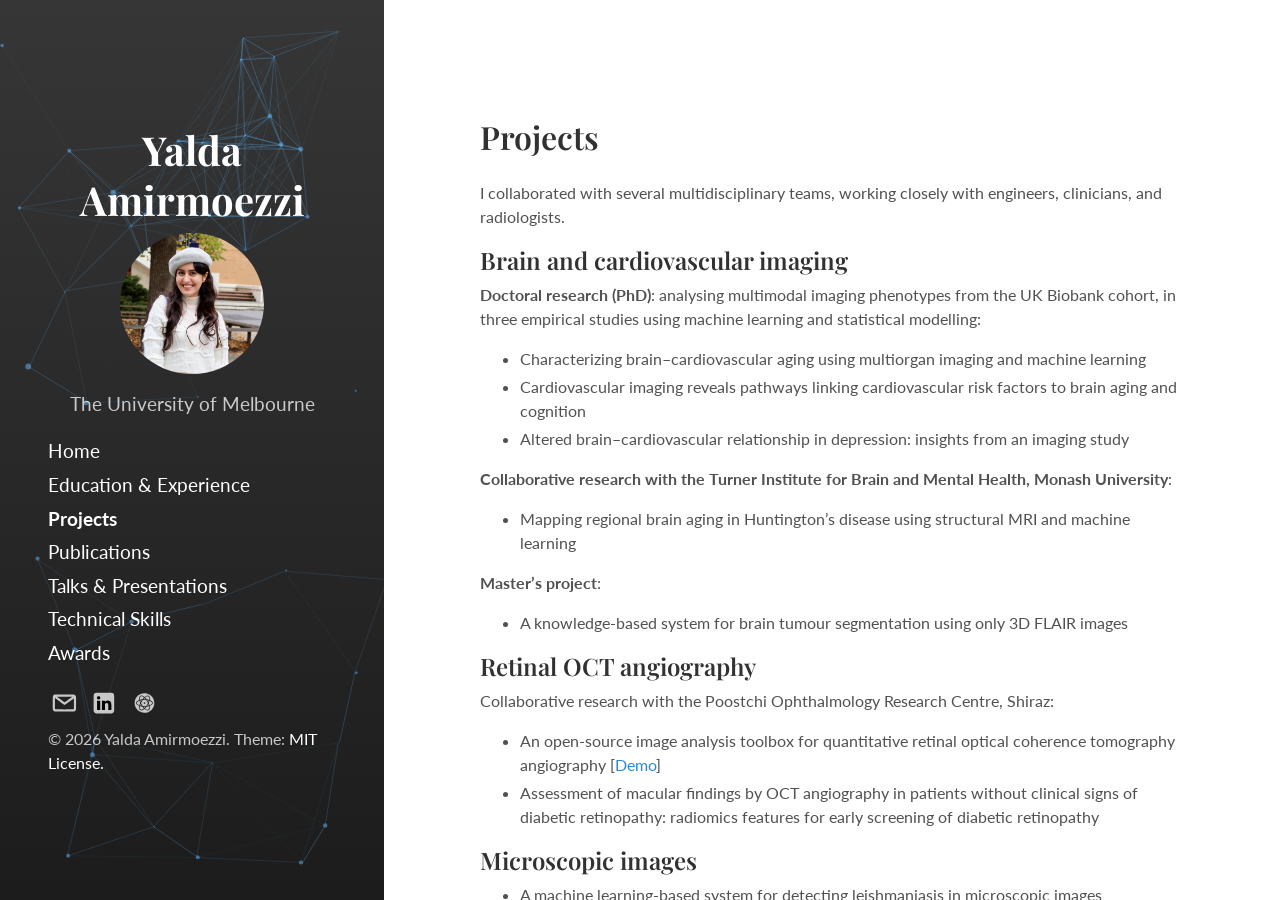
==== projects.html @ 6d7f0332 "Add files via upload" ====
<!DOCTYPE html>
<html lang="en-us">

<head>
  <meta http-equiv="Content-Type" content="text/html; charset=UTF-8">
  <link href="http://gmpg.org/xfn/11" rel="profile">
  <meta http-equiv="X-UA-Compatible" content="IE=edge">


  <!-- Enable responsiveness on mobile devices-->
  <meta name="viewport" content="width=device-width, initial-scale=1.0, maximum-scale=1">
  <meta name="keywords" content="Yalda Amirmoezzi">
  <meta name="author" content="Yalda Amirmoezzi">

  <!-- OG Meta Tags to improve the way the post looks when you share the page on LinkedIn, Facebook, Google+ -->

  <meta property="og:site_name" content="Yalda Amirmoezzi">  <!-- website name -->
  <meta property="og:title" content="Yalda Amirmoezzi | University of Melbourne"> <!-- title shown in the actual shared post -->
  <meta property="og:description" content="Yalda Amirmoezzi is a biomedical engineer and neuroimaging researcher at the University of Melbourne, working on multimodal brain and cardiovascular imaging and machine learning."> <!-- description shown in the actual shared post -->
  <meta property="og:site" content="https://yalda.github.io/"> <!-- website link -->
  <meta property="og:url" content="https://yalda.github.io/"> <!-- where do you want your post to link to -->
  <meta property="og:type" content="article">

  <meta name="twitter:description" content="Yalda Amirmoezzi is a biomedical engineer and neuroimaging researcher at the University of Melbourne, working on multimodal brain and cardiovascular imaging and machine learning.">

  <title>Yalda Amirmoezzi | Projects</title>


  <!-- CSS -->
  <link rel="stylesheet" href="./data/main.css">


  <link rel="stylesheet" href="./data/css">
  <link rel="preconnect" href="https://fonts.googleapis.com">
  <link rel="preconnect" href="https://fonts.gstatic.com" crossorigin>
  <link rel="stylesheet" href="https://fonts.googleapis.com/css2?family=Lato:ital,wght@0,400;0,700;1,400&family=Playfair+Display:wght@600;700&display=swap">
  




</head>


<body class="index home page" data-gr-c-s-loaded="true">


  <div id="sidebar">
    <header>
      <h3 class="site-title">
        <a href="index.html">
          Yalda Amirmoezzi
        </a>
      </h3>
      <p class="lead"><img
          style="display: block;margin-left: auto;margin-right: auto;border-radius: 50%;height: 50%;width: 50%;"
          src="./data/profile.jpg" alt="Yalda Amirmoezzi" onerror="this.style.display='none'"></p>
      <div style="text-align: center; font-size:1.2em">The University of Melbourne</div>
      <p></p>
    </header>
    <nav id="sidebar-nav-links">
      <a class="home-link " href="index.html">Home</a>
      <a class="page-link " href="education.html">Education &amp; Experience</a>
      <a class="page-link active" href="projects.html">Projects</a>
      <a class="page-link " href="publications.html">Publications</a>
      <a class="page-link " href="talks.html">Talks &amp; Presentations</a>
      <a class="page-link " href="skills.html">Technical Skills</a>
      <a class="page-link " href="awards.html">Awards</a>
    </nav>

    <nav id="sidebar-icon-links">

      <a id="email-link" class="icon" title="Contact Email" arida-label="Contact Email"
        href="mailto:yamirmoezzij@student.unimelb.edu.au">
        <!--?xml version="1.0" encoding="UTF-8" standalone="no"?-->
        <svg xmlns:dc="http://purl.org/dc/elements/1.1/" xmlns:cc="http://creativecommons.org/ns#"
          xmlns:rdf="http://www.w3.org/1999/02/22-rdf-syntax-ns#" xmlns:svg="http://www.w3.org/2000/svg"
          xmlns="http://www.w3.org/2000/svg" xmlns:sodipodi="http://sodipodi.sourceforge.net/DTD/sodipodi-0.dtd"
          xmlns:inkscape="http://www.inkscape.org/namespaces/inkscape" version="1.1" viewBox="0 0 24 28" height="24"
          width="28" id="svg6992" inkscape:version="0.92.2 (unknown)" sodipodi:docname="email.svg">
          <metadata id="metadata7000">
            <rdf:rdf>
              <cc:work rdf:about="">
                <dc:format>image/svg+xml</dc:format>
                <dc:type rdf:resource="http://purl.org/dc/dcmitype/StillImage"></dc:type>
                <dc:title></dc:title>
              </cc:work>
            </rdf:rdf>
          </metadata>
          <defs id="defs6998">
            <lineargradient id="linearGradient3003" y2="425.39999" gradientUnits="userSpaceOnUse" x2="-395.85001"
              gradientTransform="matrix(-0.06039804,0,0,0.0604041,-17.686145,-17.150636)" y1="274.70999"
              x1="-344.14999">
              <stop stop-color="#FFF" offset="0" id="stop7059"></stop>
              <stop stop-color="#FFF" stop-opacity="0" offset="1" id="stop7061"></stop>
            </lineargradient>
          </defs>
          <sodipodi:namedview pagecolor="#ffffff" bordercolor="#666666" borderopacity="1" objecttolerance="10"
            gridtolerance="10" guidetolerance="10" inkscape:pageopacity="0" inkscape:pageshadow="2"
            inkscape:window-width="1225" inkscape:window-height="511" id="namedview6996" showgrid="false"
            inkscape:zoom="3.7891032" inkscape:cx="-1.9092664" inkscape:cy="7.3635528" inkscape:window-x="67"
            inkscape:window-y="34" inkscape:window-maximized="0" inkscape:current-layer="svg6992"></sodipodi:namedview>
          <path
            d="m 58.066174,1.1586087 c 6.625,0 12,5.375 12,12.0000003 0,5.297 -3.437,9.797 -8.203,11.391 -0.609,0.109 -0.828,-0.266 -0.828,-0.578 0,-0.391 0.016,-1.687 0.016,-3.297 0,-1.125 -0.375,-1.844 -0.812,-2.219 2.672,-0.297 5.484,-1.313 5.484,-5.922 0,-1.313 -0.469,-2.375 -1.234,-3.2190003 0.125,-0.313 0.531,-1.531 -0.125,-3.187 -1,-0.313 -3.297,1.234 -3.297,1.234 -0.953,-0.266 -1.984,-0.406 -3,-0.406 -1.016,0 -2.047,0.141 -2.999999,0.406 0,0 -2.297,-1.547 -3.297,-1.234 -0.656,1.656 -0.25,2.875 -0.125,3.187 -0.766,0.8440003 -1.234,1.9060003 -1.234,3.2190003 0,4.594 2.797,5.625 5.468999,5.922 -0.343999,0.313 -0.655999,0.844 -0.765999,1.609 -0.688,0.313 -2.438,0.844 -3.484,-1 -0.656,-1.141 -1.844,-1.234 -1.844,-1.234 -1.172,-0.016 -0.078,0.734 -0.078,0.734 0.781,0.359 1.328,1.75 1.328,1.75 0.703,2.141 4.047,1.422 4.047,1.422 0,1 0.016,1.937 0.016,2.234 0,0.313 -0.219,0.688 -0.828,0.578 -4.766,-1.594 -8.203,-6.094 -8.203,-11.391 0,-6.6250003 5.375,-12.0000003 11.999999,-12.0000003 z M 50.613175,18.392609 c 0.031,-0.063 -0.016,-0.141 -0.109,-0.187 -0.094,-0.031 -0.172,-0.016 -0.203,0.031 -0.031,0.063 0.016,0.141 0.109,0.187 0.078,0.047 0.172,0.031 0.203,-0.031 z m 0.484,0.532 c 0.063,-0.047 0.047,-0.156 -0.031,-0.25 -0.078,-0.078 -0.187,-0.109 -0.25,-0.047 -0.063,0.047 -0.047,0.156 0.031,0.25 0.078,0.078 0.187,0.109 0.25,0.047 z m 0.469,0.703 c 0.078,-0.063 0.078,-0.187 0,-0.297 -0.063,-0.109 -0.187,-0.156 -0.266,-0.094 -0.078,0.047 -0.078,0.172 0,0.281 0.078,0.109 0.203,0.156 0.266,0.109 z m 0.656,0.656 c 0.063,-0.063 0.031,-0.203 -0.063,-0.297 -0.109,-0.109 -0.25,-0.125 -0.313,-0.047 -0.078,0.063 -0.047,0.203 0.063,0.297 0.109,0.109 0.25,0.125 0.313,0.047 z m 0.891,0.391 c 0.031,-0.094 -0.063,-0.203 -0.203,-0.25 -0.125,-0.031 -0.266,0.016 -0.297,0.109 -0.031,0.093 0.063,0.203 0.203,0.234 0.125,0.047 0.266,0 0.297,-0.094 z m 0.984,0.078 c 0,-0.109 -0.125,-0.187 -0.266,-0.172 -0.141,0 -0.25,0.078 -0.25,0.172 0,0.109 0.109,0.187 0.266,0.172 0.141,0 0.25,-0.078 0.25,-0.172 z m 0.906,-0.156 c -0.016,-0.094 -0.141,-0.156 -0.281,-0.141 -0.141,0.031 -0.234,0.125 -0.219,0.234 0.016,0.094 0.141,0.156 0.281,0.125 0.14,-0.031 0.234,-0.125 0.219,-0.219 z"
            id="path6994" inkscape:connector-curvature="0"></path>
          <rect rx="3.6238682" ry="3.6242309" height="23.998333" width="23.998333" y="-34.214378" x="-79.612106"
            id="rect7063" style="fill:#c8c8c8;fill-opacity:1" transform="scale(-1,1)"></rect>
          <g id="g7682" style="fill:#000000;fill-opacity:1" transform="translate(55.519638,-36.121908)">
            <path style="fill:#000000;fill-opacity:1" inkscape:connector-curvature="0" id="path7067"
              d="M 7.7726437,22.048789 V 11.142382 H 4.1479347 V 22.048789 Z M 5.9607697,9.6524201 c 1.263992,0 2.050777,-0.8375033 2.050777,-1.8840616 -0.02356,-1.0701834 -0.786737,-1.8844234 -2.026779,-1.8844234 -1.239874,0 -2.050657,0.8142517 -2.050657,1.8844234 0,1.0466283 0.786581,1.8840616 2.00302,1.8840616 h 0.02356 z">
            </path>
            <path style="fill:#000000;fill-opacity:1" inkscape:connector-curvature="0" id="path7069"
              d="m 9.7789037,22.048789 h 3.6247093 v -6.090665 c 0,-0.325967 0.02356,-0.651595 0.11927,-0.884602 0.262038,-0.651268 0.858444,-1.325799 1.85975,-1.325799 1.31163,0 1.836353,1.000148 1.836353,2.466309 v 5.834698 h 3.624468 v -6.253624 c 0,-3.350024 -1.788235,-4.908749 -4.173071,-4.908749 -1.955383,0 -2.813923,1.093097 -3.290891,1.837617 h 0.0242 V 11.142207 H 9.7789827 c 0.04756,1.023388 0,10.906407 0,10.906407 z">
            </path>
          </g>
          <g style="fill:#ffffff;fill-opacity:1;stroke:none" id="g4"
            transform="matrix(0.15555555,0,0,-0.15555555,-1028.9604,741.51179)">
            <path style="fill:#ffffff;fill-opacity:1" id="path2"
              d="M 1195,9129 C 685,9064 242,8701 74,8208 3,7999 9,8308 4,4630 2,2360 4,1285 11,1220 37,983 127,752 268,560 334,469 472,331 558,270 702,167 892,80 1069,38 1154,18 1186,17 3330,9 4526,4 6882,1 8565,3 l 3060,3 85,21 c 137,34 207,60 335,123 409,202 684,594 744,1059 8,59 11,1079 11,3445 -1,2774 -3,3371 -14,3416 -42,173 -109,327 -202,467 -71,107 -203,246 -313,329 -88,67 -300,177 -399,208 -30,10 -95,27 -145,39 l -92,22 -5185,1 c -2961,1 -5215,-2 -5255,-7 z M 9040,5964 C 7362,4286 6569,3499 6535,3479 c -69,-40 -150,-41 -217,-1 -29,17 -948,928 -2507,2485 L 1350,8420 h 5072 5073 z m 3070,-1326 -5,-3423 -22,-77 c -58,-204 -153,-318 -326,-391 l -72,-30 -1727,1734 -1727,1734 1937,1938 c 1065,1065 1939,1937 1942,1937 3,0 3,-1540 0,-3422 z M 2680,6125 4585,4220 2838,2473 1091,726 l -62,29 c -123,59 -208,173 -246,330 -16,65 -18,301 -20,3508 -2,1890 0,3437 4,3437 5,0 865,-857 1913,-1905 z M 5685,3125 c 451,-455 620,-619 649,-631 50,-20 133,-20 182,1 28,11 207,184 634,610 l 595,595 1503,-1503 c 826,-826 1502,-1504 1502,-1507 0,-3 -1964,-5 -4365,-5 -2401,0 -4365,2 -4365,5 0,6 3043,3050 3050,3050 3,0 280,-276 615,-615 z"
              inkscape:connector-curvature="0"></path>
          </g>
          <g style="fill:#ffffff;fill-opacity:1;stroke:none" id="g4-6"
            transform="matrix(0.15555555,0,0,-0.15555555,-1035.0605,740.88074)">
            <path style="fill:#ffffff;fill-opacity:1" id="path2-0"
              d="M 1195,9129 C 685,9064 242,8701 74,8208 3,7999 9,8308 4,4630 2,2360 4,1285 11,1220 37,983 127,752 268,560 334,469 472,331 558,270 702,167 892,80 1069,38 1154,18 1186,17 3330,9 4526,4 6882,1 8565,3 l 3060,3 85,21 c 137,34 207,60 335,123 409,202 684,594 744,1059 8,59 11,1079 11,3445 -1,2774 -3,3371 -14,3416 -42,173 -109,327 -202,467 -71,107 -203,246 -313,329 -88,67 -300,177 -399,208 -30,10 -95,27 -145,39 l -92,22 -5185,1 c -2961,1 -5215,-2 -5255,-7 z M 9040,5964 C 7362,4286 6569,3499 6535,3479 c -69,-40 -150,-41 -217,-1 -29,17 -948,928 -2507,2485 L 1350,8420 h 5072 5073 z m 3070,-1326 -5,-3423 -22,-77 c -58,-204 -153,-318 -326,-391 l -72,-30 -1727,1734 -1727,1734 1937,1938 c 1065,1065 1939,1937 1942,1937 3,0 3,-1540 0,-3422 z M 2680,6125 4585,4220 2838,2473 1091,726 l -62,29 c -123,59 -208,173 -246,330 -16,65 -18,301 -20,3508 -2,1890 0,3437 4,3437 5,0 865,-857 1913,-1905 z M 5685,3125 c 451,-455 620,-619 649,-631 50,-20 133,-20 182,1 28,11 207,184 634,610 l 595,595 1503,-1503 c 826,-826 1502,-1504 1502,-1507 0,-3 -1964,-5 -4365,-5 -2401,0 -4365,2 -4365,5 0,6 3043,3050 3050,3050 3,0 280,-276 615,-615 z"
              inkscape:connector-curvature="0"></path>
          </g>
          <path inkscape:connector-curvature="0" id="path910"
            d="m 1.3684487,23.910822 c -1.24333699,-0.334397 -2.19327013,-1.366163 -2.4180281,-2.62633 -0.116335,-0.65226 -0.116335,-13.8656761 0,-14.5179361 0.20661797,-1.158465 1.04217411,-2.136788 2.1790711,-2.5514 l 0.377033,-0.137499 h 11.0209603 11.02096 l 0.398925,0.159696 c 1.104377,0.442101 1.897327,1.397492 2.099174,2.529203 0.117309,0.657725 0.116241,13.8661191 -0.0012,14.5247011 -0.181304,1.016939 -0.845606,1.898172 -1.775467,2.355259 -0.26919,0.132325 -0.630037,0.26653 -0.80188,0.298234 C 23.26774,23.9817 19.300134,24.00102 12.418035,23.99858 3.2391276,23.99528 1.6352137,23.98258 1.3684247,23.91082 Z M 23.17331,21.362182 c 0.09359,-0.04839 0.216274,-0.17238 0.272644,-0.275524 0.09584,-0.175368 0.1035,-0.580512 0.118044,-6.24511 0.0086,-3.344512 -0.0069,-6.0799991 -0.03451,-6.1076391 -0.04643,-0.04643 -1.143075,0.7214173 -8.275766,5.7945081 -1.403723,0.99839 -2.594667,1.815717 -2.646543,1.816282 -0.05188,5.8e-4 -2.557694,-1.864544 -5.5684854,-4.144686 -3.01079,-2.2801422 -5.5002669,-4.1377561 -5.5321699,-4.1280291 -0.03808,0.01161 -0.06341,2.1877861 -0.07374,6.3354051 -0.01747,7.015836 -0.03401,6.69369 0.3559329,6.931466 0.177272,0.108095 0.446231,0.110888 10.6981404,0.1111 9.286808,1.74e-4 10.536189,-0.01007 10.686448,-0.08777 z M 15.893869,10.948999 c 1.7216,-1.2230924 3.769688,-2.6772991 4.551306,-3.2315711 0.781618,-0.554272 1.429825,-1.032243 1.440459,-1.062159 0.01198,-0.0337 -3.393321,-0.05439 -8.952114,-0.05439 -5.5421214,0 -8.9640574,0.02074 -8.9521124,0.05425 0.04066,0.114078 8.6083484,6.5580501 8.6931814,6.5383571 0.049,-0.01138 1.49768,-1.021394 3.21928,-2.244484 z"
            style="fill:#c8c8c8;stroke-width:1;fill-opacity:1"></path>
        </svg>

      </a>


      <a id="linkedin-link" class="icon" title="LinkedIn Profile" arida-label="LinkedIn Profile"
        href="https://au.linkedin.com/in/yalda-amirmoezzi-5a0279306">
        <!--?xml version="1.0" encoding="UTF-8" standalone="no"?-->
        <svg xmlns:dc="http://purl.org/dc/elements/1.1/" xmlns:cc="http://creativecommons.org/ns#"
          xmlns:rdf="http://www.w3.org/1999/02/22-rdf-syntax-ns#" xmlns:svg="http://www.w3.org/2000/svg"
          xmlns="http://www.w3.org/2000/svg" xmlns:sodipodi="http://sodipodi.sourceforge.net/DTD/sodipodi-0.dtd"
          xmlns:inkscape="http://www.inkscape.org/namespaces/inkscape" version="1.1" viewBox="0 0 24 28" height="24"
          width="28" id="svg6992" inkscape:version="0.91 r13725" sodipodi:docname="linkedin.svg">
          <metadata id="metadata7000">
            <rdf:rdf>
              <cc:work rdf:about="">
                <dc:format>image/svg+xml</dc:format>
                <dc:type rdf:resource="http://purl.org/dc/dcmitype/StillImage"></dc:type>
                <dc:title></dc:title>
              </cc:work>
            </rdf:rdf>
          </metadata>
          <defs id="defs6998">
            <lineargradient id="linearGradient3003" y2="425.39999" gradientUnits="userSpaceOnUse" x2="-395.85001"
              gradientTransform="matrix(-0.06039804,0,0,0.0604041,-17.686145,-17.150636)" y1="274.70999"
              x1="-344.14999">
              <stop stop-color="#FFF" offset="0" id="stop7059"></stop>
              <stop stop-color="#FFF" stop-opacity="0" offset="1" id="stop7061"></stop>
            </lineargradient>
          </defs>
          <sodipodi:namedview pagecolor="#ffffff" bordercolor="#666666" borderopacity="1" objecttolerance="10"
            gridtolerance="10" guidetolerance="10" inkscape:pageopacity="0" inkscape:pageshadow="2"
            inkscape:window-width="987" inkscape:window-height="511" id="namedview6996" showgrid="false"
            inkscape:zoom="5.5463688" inkscape:cx="7.5009449" inkscape:cy="9.1402347" inkscape:window-x="0"
            inkscape:window-y="0" inkscape:window-maximized="0" inkscape:current-layer="svg6992"></sodipodi:namedview>
          <path
            d="m 58.066174,1.1586087 c 6.625,0 12,5.375 12,12.0000003 0,5.297 -3.437,9.797 -8.203,11.391 -0.609,0.109 -0.828,-0.266 -0.828,-0.578 0,-0.391 0.016,-1.687 0.016,-3.297 0,-1.125 -0.375,-1.844 -0.812,-2.219 2.672,-0.297 5.484,-1.313 5.484,-5.922 0,-1.313 -0.469,-2.375 -1.234,-3.2190003 0.125,-0.313 0.531,-1.531 -0.125,-3.187 -1,-0.313 -3.297,1.234 -3.297,1.234 -0.953,-0.266 -1.984,-0.406 -3,-0.406 -1.016,0 -2.047,0.141 -2.999999,0.406 0,0 -2.297,-1.547 -3.297,-1.234 -0.656,1.656 -0.25,2.875 -0.125,3.187 -0.766,0.8440003 -1.234,1.9060003 -1.234,3.2190003 0,4.594 2.797,5.625 5.468999,5.922 -0.343999,0.313 -0.655999,0.844 -0.765999,1.609 -0.688,0.313 -2.438,0.844 -3.484,-1 -0.656,-1.141 -1.844,-1.234 -1.844,-1.234 -1.172,-0.016 -0.078,0.734 -0.078,0.734 0.781,0.359 1.328,1.75 1.328,1.75 0.703,2.141 4.047,1.422 4.047,1.422 0,1 0.016,1.937 0.016,2.234 0,0.313 -0.219,0.688 -0.828,0.578 -4.766,-1.594 -8.203,-6.094 -8.203,-11.391 0,-6.6250003 5.375,-12.0000003 11.999999,-12.0000003 z M 50.613175,18.392609 c 0.031,-0.063 -0.016,-0.141 -0.109,-0.187 -0.094,-0.031 -0.172,-0.016 -0.203,0.031 -0.031,0.063 0.016,0.141 0.109,0.187 0.078,0.047 0.172,0.031 0.203,-0.031 z m 0.484,0.532 c 0.063,-0.047 0.047,-0.156 -0.031,-0.25 -0.078,-0.078 -0.187,-0.109 -0.25,-0.047 -0.063,0.047 -0.047,0.156 0.031,0.25 0.078,0.078 0.187,0.109 0.25,0.047 z m 0.469,0.703 c 0.078,-0.063 0.078,-0.187 0,-0.297 -0.063,-0.109 -0.187,-0.156 -0.266,-0.094 -0.078,0.047 -0.078,0.172 0,0.281 0.078,0.109 0.203,0.156 0.266,0.109 z m 0.656,0.656 c 0.063,-0.063 0.031,-0.203 -0.063,-0.297 -0.109,-0.109 -0.25,-0.125 -0.313,-0.047 -0.078,0.063 -0.047,0.203 0.063,0.297 0.109,0.109 0.25,0.125 0.313,0.047 z m 0.891,0.391 c 0.031,-0.094 -0.063,-0.203 -0.203,-0.25 -0.125,-0.031 -0.266,0.016 -0.297,0.109 -0.031,0.093 0.063,0.203 0.203,0.234 0.125,0.047 0.266,0 0.297,-0.094 z m 0.984,0.078 c 0,-0.109 -0.125,-0.187 -0.266,-0.172 -0.141,0 -0.25,0.078 -0.25,0.172 0,0.109 0.109,0.187 0.266,0.172 0.141,0 0.25,-0.078 0.25,-0.172 z m 0.906,-0.156 c -0.016,-0.094 -0.141,-0.156 -0.281,-0.141 -0.141,0.031 -0.234,0.125 -0.219,0.234 0.016,0.094 0.141,0.156 0.281,0.125 0.14,-0.031 0.234,-0.125 0.219,-0.219 z"
            id="path6994" inkscape:connector-curvature="0"></path>
          <rect rx="3.6238682" ry="3.6242309" height="23.998333" width="23.998333" y="2.1178775" x="-23.882124"
            id="rect7063" style="fill:#c8c8c8;fill-opacity:1" transform="scale(-1,1)"></rect>
          <g id="g7682" style="fill:#000000;fill-opacity:1" transform="translate(-0.21034783,0.2103476)">
            <path style="fill:#000000;fill-opacity:1" inkscape:connector-curvature="0" id="path7067"
              d="m 7.7726437,22.048789 0,-10.906407 -3.624709,0 0,10.906407 3.624709,0 z M 5.9607697,9.6524201 c 1.263992,0 2.050777,-0.8375033 2.050777,-1.8840616 -0.02356,-1.0701834 -0.786737,-1.8844234 -2.026779,-1.8844234 -1.239874,0 -2.050657,0.8142517 -2.050657,1.8844234 0,1.0466283 0.786581,1.8840616 2.00302,1.8840616 l 0.02356,0 z">
            </path>
            <path style="fill:#000000;fill-opacity:1" inkscape:connector-curvature="0" id="path7069"
              d="m 9.7789037,22.048789 3.6247093,0 0,-6.090665 c 0,-0.325967 0.02356,-0.651595 0.11927,-0.884602 0.262038,-0.651268 0.858444,-1.325799 1.85975,-1.325799 1.31163,0 1.836353,1.000148 1.836353,2.466309 l 0,5.834698 3.624468,0 0,-6.253624 c 0,-3.350024 -1.788235,-4.908749 -4.173071,-4.908749 -1.955383,0 -2.813923,1.093097 -3.290891,1.837617 l 0.0242,0 0,-1.581767 -3.6247093,0 c 0.04756,1.023388 0,10.906407 0,10.906407 z">
            </path>
          </g>
        </svg>

      </a>

      <a id="scholar-link" class="icon" title="Google Scholar Profile" aria-label="Google Scholar Profile"
        href="https://scholar.google.com.au/citations?user=nArzZuYAAAAJ&amp;hl=en">
        <!--?xml version="1.0" encoding="UTF-8" standalone="no"?-->
        <svg xmlns:dc="http://purl.org/dc/elements/1.1/" xmlns:cc="http://creativecommons.org/ns#"
          xmlns:rdf="http://www.w3.org/1999/02/22-rdf-syntax-ns#" xmlns:svg="http://www.w3.org/2000/svg"
          xmlns="http://www.w3.org/2000/svg" xmlns:sodipodi="http://sodipodi.sourceforge.net/DTD/sodipodi-0.dtd"
          xmlns:inkscape="http://www.inkscape.org/namespaces/inkscape" version="1.1" viewBox="0 0 24 28" height="24"
          width="28" id="svg6992" inkscape:version="0.91 r13725" sodipodi:docname="scholar.svg">
          <metadata id="metadata7000">
            <rdf:rdf>
              <cc:work rdf:about="">
                <dc:format>image/svg+xml</dc:format>
                <dc:type rdf:resource="http://purl.org/dc/dcmitype/StillImage"></dc:type>
                <dc:title></dc:title>
              </cc:work>
            </rdf:rdf>
          </metadata>
          <defs id="defs6998">
            <lineargradient id="linearGradient3003" y2="425.39999" gradientUnits="userSpaceOnUse" x2="-395.85001"
              gradientTransform="matrix(-0.06039804,0,0,0.0604041,-17.686145,-17.150636)" y1="274.70999"
              x1="-344.14999">
              <stop stop-color="#FFF" offset="0" id="stop7059"></stop>
              <stop stop-color="#FFF" stop-opacity="0" offset="1" id="stop7061"></stop>
            </lineargradient>
          </defs>
          <sodipodi:namedview pagecolor="#ffffff" bordercolor="#666666" borderopacity="1" objecttolerance="10"
            gridtolerance="10" guidetolerance="10" inkscape:pageopacity="0" inkscape:pageshadow="2"
            inkscape:window-width="987" inkscape:window-height="511" id="namedview6996" showgrid="false"
            inkscape:zoom="4.5407918" inkscape:cx="23.59207" inkscape:cy="-1.1007363" inkscape:window-x="0"
            inkscape:window-y="0" inkscape:window-maximized="0" inkscape:current-layer="svg6992"></sodipodi:namedview>
          <path
            d="m 58.066174,1.1586087 c 6.625,0 12,5.375 12,12.0000003 0,5.297 -3.437,9.797 -8.203,11.391 -0.609,0.109 -0.828,-0.266 -0.828,-0.578 0,-0.391 0.016,-1.687 0.016,-3.297 0,-1.125 -0.375,-1.844 -0.812,-2.219 2.672,-0.297 5.484,-1.313 5.484,-5.922 0,-1.313 -0.469,-2.375 -1.234,-3.2190003 0.125,-0.313 0.531,-1.531 -0.125,-3.187 -1,-0.313 -3.297,1.234 -3.297,1.234 -0.953,-0.266 -1.984,-0.406 -3,-0.406 -1.016,0 -2.047,0.141 -2.999999,0.406 0,0 -2.297,-1.547 -3.297,-1.234 -0.656,1.656 -0.25,2.875 -0.125,3.187 -0.766,0.8440003 -1.234,1.9060003 -1.234,3.2190003 0,4.594 2.797,5.625 5.468999,5.922 -0.343999,0.313 -0.655999,0.844 -0.765999,1.609 -0.688,0.313 -2.438,0.844 -3.484,-1 -0.656,-1.141 -1.844,-1.234 -1.844,-1.234 -1.172,-0.016 -0.078,0.734 -0.078,0.734 0.781,0.359 1.328,1.75 1.328,1.75 0.703,2.141 4.047,1.422 4.047,1.422 0,1 0.016,1.937 0.016,2.234 0,0.313 -0.219,0.688 -0.828,0.578 -4.766,-1.594 -8.203,-6.094 -8.203,-11.391 0,-6.6250003 5.375,-12.0000003 11.999999,-12.0000003 z M 50.613175,18.392609 c 0.031,-0.063 -0.016,-0.141 -0.109,-0.187 -0.094,-0.031 -0.172,-0.016 -0.203,0.031 -0.031,0.063 0.016,0.141 0.109,0.187 0.078,0.047 0.172,0.031 0.203,-0.031 z m 0.484,0.532 c 0.063,-0.047 0.047,-0.156 -0.031,-0.25 -0.078,-0.078 -0.187,-0.109 -0.25,-0.047 -0.063,0.047 -0.047,0.156 0.031,0.25 0.078,0.078 0.187,0.109 0.25,0.047 z m 0.469,0.703 c 0.078,-0.063 0.078,-0.187 0,-0.297 -0.063,-0.109 -0.187,-0.156 -0.266,-0.094 -0.078,0.047 -0.078,0.172 0,0.281 0.078,0.109 0.203,0.156 0.266,0.109 z m 0.656,0.656 c 0.063,-0.063 0.031,-0.203 -0.063,-0.297 -0.109,-0.109 -0.25,-0.125 -0.313,-0.047 -0.078,0.063 -0.047,0.203 0.063,0.297 0.109,0.109 0.25,0.125 0.313,0.047 z m 0.891,0.391 c 0.031,-0.094 -0.063,-0.203 -0.203,-0.25 -0.125,-0.031 -0.266,0.016 -0.297,0.109 -0.031,0.093 0.063,0.203 0.203,0.234 0.125,0.047 0.266,0 0.297,-0.094 z m 0.984,0.078 c 0,-0.109 -0.125,-0.187 -0.266,-0.172 -0.141,0 -0.25,0.078 -0.25,0.172 0,0.109 0.109,0.187 0.266,0.172 0.141,0 0.25,-0.078 0.25,-0.172 z m 0.906,-0.156 c -0.016,-0.094 -0.141,-0.156 -0.281,-0.141 -0.141,0.031 -0.234,0.125 -0.219,0.234 0.016,0.094 0.141,0.156 0.281,0.125 0.14,-0.031 0.234,-0.125 0.219,-0.219 z"
            id="path6994" inkscape:connector-curvature="0"></path>
          <g id="g7786" transform="translate(-36.600523,30.290088)">
            <rect transform="scale(-1,1)" style="fill:#c8c8c8;fill-opacity:1" id="rect7063" x="-23.882124" y="2.1178775"
              width="23.998333" height="23.998333" ry="3.6242309" rx="3.6238682"></rect>
            <g transform="translate(-0.21034783,0.2103476)" style="fill:#000000;fill-opacity:1" id="g7682">
              <path
                d="m 7.7726437,22.048789 0,-10.906407 -3.624709,0 0,10.906407 3.624709,0 z M 5.9607697,9.6524201 c 1.263992,0 2.050777,-0.8375033 2.050777,-1.8840616 -0.02356,-1.0701834 -0.786737,-1.8844234 -2.026779,-1.8844234 -1.239874,0 -2.050657,0.8142517 -2.050657,1.8844234 0,1.0466283 0.786581,1.8840616 2.00302,1.8840616 l 0.02356,0 z"
                id="path7067" inkscape:connector-curvature="0" style="fill:#000000;fill-opacity:1"></path>
              <path
                d="m 9.7789037,22.048789 3.6247093,0 0,-6.090665 c 0,-0.325967 0.02356,-0.651595 0.11927,-0.884602 0.262038,-0.651268 0.858444,-1.325799 1.85975,-1.325799 1.31163,0 1.836353,1.000148 1.836353,2.466309 l 0,5.834698 3.624468,0 0,-6.253624 c 0,-3.350024 -1.788235,-4.908749 -4.173071,-4.908749 -1.955383,0 -2.813923,1.093097 -3.290891,1.837617 l 0.0242,0 0,-1.581767 -3.6247093,0 c 0.04756,1.023388 0,10.906407 0,10.906407 z"
                id="path7069" inkscape:connector-curvature="0" style="fill:#000000;fill-opacity:1"></path>
            </g>
          </g>
          <path inkscape:connector-curvature="0" id="path7774"
            d="m 36.705278,44.307273 c -0.753469,0.04037 -1.495029,0.182356 -2.324968,0.445159 -4.248976,1.345454 -7.358608,4.978094 -8.036566,9.388238 -0.03337,0.217076 -0.04504,0.903848 -0.03291,1.936666 0.01792,1.525728 0.02465,1.627091 0.144208,2.174798 0.389851,1.785894 1.246403,3.577937 2.384119,4.987953 0.395385,0.490016 1.183664,1.278295 1.67368,1.67368 1.404039,1.132892 3.214142,1.998063 4.986245,2.383265 0.549141,0.119367 0.652218,0.126171 2.195843,0.144946 1.578165,0.0192 1.636144,0.01666 2.263334,-0.09888 4.762519,-0.877364 8.420863,-4.496885 9.371934,-9.272478 0.119862,-0.601862 0.124766,-0.686395 0.125663,-2.166302 7.51e-4,-1.24006 -0.01437,-1.626346 -0.07764,-1.983333 -0.429399,-2.422828 -1.534129,-4.545909 -3.267251,-6.27903 -1.726988,-1.726989 -3.926181,-2.872424 -6.255697,-3.258239 -0.512156,-0.08482 -2.220034,-0.12627 -3.15,-0.07644 z m 1.898524,4.086049 c 0.685109,0.101729 1.220423,0.263843 1.78327,0.540044 0.400342,0.196456 0.547501,0.300357 0.84202,0.594507 0.586636,0.585899 0.799846,1.107193 0.804282,1.966445 0.0028,0.550554 -0.07788,0.934161 -0.289678,1.376667 -0.201762,0.421533 -0.368701,0.592219 -1.147209,1.17296 -0.984026,0.734051 -1.201779,1.016237 -1.201512,1.55704 2.34e-4,0.498905 0.14133,0.684327 1.178164,1.548429 0.511439,0.426236 0.84515,1.119933 0.845778,1.758154 2.33e-4,0.22383 -0.0537,0.500184 -0.193834,0.9935 l -0.194139,0.683418 0.08963,0.153461 c 0.04929,0.0844 0.38327,0.381092 0.742167,0.659308 1.438096,1.114806 1.521502,1.170104 1.618529,1.073077 0.10192,-0.10192 0.06016,-0.521099 -0.08927,-0.896013 l -0.139498,-0.35 -0.04085,-1.610001 c -0.05115,-2.016065 -0.05222,-3.038545 -0.0035,-3.330859 0.05486,-0.329047 0.191516,-0.449141 0.511101,-0.449141 0.294218,0 0.367138,0.05939 0.458354,0.373334 0.07432,0.25577 0.07368,1.564254 -0.0012,2.44511 -0.02813,0.330977 -0.05158,1.055477 -0.05211,1.610001 l -9.66e-4,1.008223 -0.16195,0.466667 c -0.258274,0.744225 -0.21779,0.972985 0.249775,1.411393 l 0.310773,0.291393 -4.153333,-9.94e-4 -4.153334,-9.93e-4 -1.406316,-1.223733 c -0.773477,-0.673053 -1.869467,-1.622733 -2.435537,-2.1104 -0.566069,-0.487667 -1.030476,-0.902417 -1.032016,-0.921667 -0.0015,-0.01925 0.688786,-0.035 1.534056,-0.035 1.725507,0 1.553961,0.0397 1.61302,-0.373334 0.112793,-0.788831 0.40874,-1.423897 0.881562,-1.891721 0.538477,-0.532785 1.19575,-0.787479 2.198562,-0.851945 0.585131,-0.03762 0.557655,-0.0054 0.436637,-0.512032 -0.09523,-0.398702 0.0234,-0.893672 0.341562,-1.425032 0.135413,-0.226154 0.086,-0.264239 -0.344142,-0.265222 -0.171936,-3.73e-4 -0.560436,-0.03287 -0.863334,-0.07216 -1.449287,-0.188028 -2.46571,-0.676956 -3.071456,-1.477455 -0.775095,-1.024295 -0.739967,-2.00395 0.100034,-2.78973 0.985339,-0.921736 2.720683,-1.350378 4.435889,-1.095695 z m -1.077333,0.447473 c -0.771724,0.09903 -1.4748,0.390047 -1.915603,0.792917 -0.550357,0.502995 -0.745703,0.960337 -0.717236,1.679175 0.01607,0.405644 0.0345,0.482426 0.192633,0.802389 0.417857,0.845477 1.447383,1.365427 2.811037,1.41968 0.74349,0.02958 1.169987,-0.06031 1.830633,-0.385832 1.042014,-0.513432 1.542926,-1.37663 1.401952,-2.415917 -0.134802,-0.993785 -1.106629,-1.728588 -2.510049,-1.89786 -0.448826,-0.05413 -0.636316,-0.0532 -1.093367,0.0054 z m 0.514304,7.416005 c -0.715919,0.178975 -1.50779,0.943669 -1.937998,1.871487 -0.238357,0.514058 -0.33083,0.911218 -0.33083,1.420875 0,0.92095 0.367753,1.631754 1.013111,1.958174 0.247621,0.125245 0.311206,0.13669 0.760222,0.13683 0.438937,1.4e-4 0.518992,-0.01342 0.768195,-0.130113 0.605468,-0.283513 1.12928,-0.833962 1.471292,-1.546108 0.563705,-1.17376 0.464676,-2.407942 -0.259649,-3.235955 -0.364078,-0.416195 -0.958775,-0.606579 -1.484343,-0.47519 z"
            style="fill:#d0d0d0"></path>
          <path inkscape:connector-curvature="0" id="path7824"
            d="m 12.04765,25.478278 c -2.007976,-0.09455 -3.9564388,-0.713141 -5.6451398,-1.792204 -1.318339,-0.842405 -2.458382,-1.954467 -3.341483,-3.25947 -1.502752,-2.220692 -2.17543101,-4.897365 -1.905687,-7.582976 0.304251,-3.0291805 1.792255,-5.7967458 4.162102,-7.7411678 2.381538,-1.954016 5.4627158,-2.860092 8.5604168,-2.517346 4.213521,0.466206 7.852361,3.261413 9.407355,7.2263453 0.704708,1.7968675 0.942884,3.7596095 0.690915,5.6936265 -0.293235,2.250759 -1.241923,4.340057 -2.761315,6.081251 -0.192545,0.220653 -0.682951,0.717976 -0.916498,0.929427 -1.022582,0.925835 -2.205164,1.662706 -3.482448,2.169931 -1.497566,0.594701 -3.147223,0.86891 -4.768218,0.792583 z m -2.7445078,-2.79142 c 0.554834,-0.07704 1.1755258,-0.308124 1.8184668,-0.677007 0.378439,-0.217128 0.922879,-0.599013 1.292794,-0.906802 0.08541,-0.07107 0.161668,-0.129212 0.169457,-0.129212 0.0078,0 0.09535,0.06649 0.194584,0.147755 1.499417,1.227946 2.95021,1.782686 4.037956,1.543994 0.898507,-0.197165 1.521554,-0.875775 1.800931,-1.961541 0.114215,-0.443883 0.159422,-0.853818 0.159215,-1.44375 -1.89e-4,-0.54104 -0.03891,-0.998654 -0.130699,-1.544665 -0.02012,-0.11967 -0.03123,-0.222929 -0.02469,-0.229466 0.0065,-0.0065 0.123219,-0.0549 0.259294,-0.107472 0.918818,-0.35499 1.617398,-0.739254 2.208867,-1.215018 0.168467,-0.135511 0.486424,-0.449915 0.610461,-0.603637 0.363935,-0.451036 0.567937,-0.931878 0.598718,-1.411201 0.02529,-0.393791 -0.04219,-0.735567 -0.218186,-1.105189 -0.457959,-0.961765 -1.588322,-1.811199 -3.244118,-2.437858 -0.256076,-0.09692 -0.233882,-0.0455 -0.17667,-0.409247 0.228219,-1.4510148 0.133764,-2.6954438 -0.26872,-3.5403188 -0.158366,-0.332436 -0.307545,-0.544318 -0.541681,-0.769366 -0.658829,-0.633254 -1.586406,-0.769949 -2.702512,-0.398262 -0.733163,0.244159 -1.591072,0.750351 -2.391667,1.411155 -0.08823,0.07282 -0.164345,0.13241 -0.169145,0.132413 -0.0048,3e-6 -0.08838,-0.06526 -0.185733,-0.14503 -1.022799,-0.838062 -2.058293,-1.375659 -2.9628318,-1.53821 -0.593995,-0.106744 -1.171324,-0.04393 -1.607825,0.174923 -0.970307,0.486501 -1.476024,1.678227 -1.435293,3.382281 0.01184,0.495249 0.0514,0.9107873 0.132587,1.3927088 0.01824,0.108281 0.03064,0.203891 0.02755,0.212465 -0.0031,0.0086 -0.09889,0.0503 -0.212881,0.09273 -0.446451,0.166156 -0.982993,0.414301 -1.381223,0.6388 -0.226597,0.127743 -0.629502,0.39753 -0.816667,0.546843 -1.097457,0.875515 -1.50617,1.905209 -1.157914,2.917201 0.362621,1.053737 1.506232,1.975982 3.323539,2.68021 0.207428,0.08038 0.247486,0.100667 0.245278,0.124223 -0.0014,0.01548 -0.01969,0.138116 -0.04053,0.272516 -0.09542,0.615373 -0.132334,1.123871 -0.119894,1.651471 0.01243,0.527317 0.06649,0.93702 0.176318,1.336415 0.15933,0.5794 0.399493,1.007722 0.756221,1.348693 0.372011,0.35558 0.790683,0.536745 1.374273,0.594668 0.0994,0.0099 0.444574,-0.0063 0.602368,-0.02821 z m -0.641538,-0.868326 c -0.139727,-0.0205 -0.261486,-0.05696 -0.388755,-0.116408 -0.54175,-0.253074 -0.867685,-0.841596 -0.988886,-1.785579 -0.03582,-0.278997 -0.03594,-1.016985 -2.13e-4,-1.363542 0.02712,-0.263042 0.09167,-0.726877 0.106577,-0.765712 0.0061,-0.01578 0.02022,-0.02195 0.04011,-0.01745 0.01691,0.0038 0.175126,0.04396 0.351584,0.0892 0.572595,0.1468 1.31888,0.287662 2.0125,0.379862 0.152396,0.02026 0.2909798,0.04006 0.3079638,0.04401 0.01741,0.004 0.07748,0.06927 0.137732,0.149572 0.40517,0.53994 0.852916,1.063144 1.402742,1.639143 0.158411,0.165952 0.288021,0.307984 0.288021,0.315627 0,0.0076 -0.08179,0.07821 -0.181759,0.156823 -0.96366,0.757784 -1.8179528,1.180871 -2.5741088,1.274821 -0.141776,0.01762 -0.392148,0.01744 -0.513512,-3.64e-4 z m 7.2652128,-0.0075 c -0.571222,-0.08301 -1.277798,-0.394024 -1.961458,-0.863383 -0.327894,-0.225111 -0.721875,-0.535124 -0.721875,-0.568022 0,-0.01258 0.12317,-0.148157 0.273712,-0.301286 0.487963,-0.49635 0.915571,-0.995899 1.462659,-1.708734 l 0.06658,-0.08675 0.312587,-0.04086 c 0.688086,-0.08995 1.391845,-0.222897 2.026128,-0.382768 0.319698,-0.08058 0.374096,-0.09073 0.387703,-0.07233 0.0087,0.01177 0.03005,0.118424 0.04744,0.237006 0.159066,1.084747 0.127772,1.958934 -0.09412,2.629036 -0.264339,0.798302 -0.755185,1.186599 -1.491375,1.179792 -0.09319,-8.6e-4 -0.231787,-0.01063 -0.307985,-0.0217 z m -3.6183,-2.292095 c -0.389247,-0.39733 -0.989199,-1.089637 -0.964794,-1.11336 0.0062,-0.006 0.181844,-0.0041 0.390385,0.0041 0.374316,0.01485 1.861071,0.006 2.016146,-0.01196 0.06133,-0.0071 0.07656,-0.0047 0.07656,0.01232 0,0.02416 -0.32719,0.418925 -0.589423,0.711163 -0.202149,0.225279 -0.634025,0.671345 -0.649989,0.671345 -0.0059,0 -0.131401,-0.123162 -0.278888,-0.273694 z m -0.763992,-2.002541 c -0.144375,-0.0062 -0.413437,-0.0221 -0.597917,-0.0353 -0.272906,-0.01952 -0.339862,-0.02855 -0.359271,-0.04844 -0.03544,-0.03632 -0.292493,-0.412769 -0.474757,-0.695279 -0.3090488,-0.479027 -0.5610548,-0.902066 -0.8426718,-1.414583 -0.175629,-0.319627 -0.64932,-1.279699 -0.649331,-1.316055 -1.2e-5,-0.03922 0.224829,-0.518493 0.419082,-0.89332 0.400173,-0.77217 0.89598,-1.601807 1.3789838,-2.307464 0.08447,-0.123413 0.162442,-0.231737 0.173266,-0.24072 0.04115,-0.03415 0.670318,-0.0738 1.439267,-0.0907 0.804654,-0.01769 1.979135,0.0143 2.456923,0.06691 0.09967,0.01097 0.073,-0.01925 0.358563,0.406347 0.370555,0.552263 0.692631,1.078979 1.000753,1.636611 0.192698,0.348742 0.683511,1.32517 0.699635,1.391865 0.0073,0.03007 -0.01594,0.09291 -0.102332,0.277083 -0.24324,0.518518 -0.608105,1.205316 -0.909033,1.711107 -0.384096,0.645576 -0.926767,1.470954 -0.977361,1.486525 -0.03906,0.01202 -0.608192,0.05066 -0.979424,0.0665 -0.388981,0.01659 -1.63949,0.01593 -2.034375,-0.0011 z m 1.3125,-2.529536 c 0.205294,-0.05581 0.404358,-0.187947 0.531759,-0.352976 0.400086,-0.518253 0.227203,-1.269049 -0.356759,-1.549335 -0.504847,-0.242314 -1.111456,-0.03981 -1.354284,0.452104 -0.07887,0.159782 -0.11073,0.292688 -0.111088,0.463471 -0.001,0.486979 0.336807,0.902672 0.814916,1.00275 0.119186,0.02495 0.353851,0.01705 0.475456,-0.01601 z m -3.8427078,2.232465 c -0.425417,-0.07409 -0.724895,-0.134903 -1.046457,-0.212513 -0.360105,-0.08691 -0.397293,-0.09923 -0.397293,-0.131578 0,-0.129695 0.54544,-1.743975 0.594825,-1.760437 0.0089,-0.003 0.124318,0.209821 0.256591,0.473171 0.280657,0.558777 0.388967,0.747186 0.732584,1.274347 0.139425,0.2139 0.2535,0.39634 0.2535,0.405424 0,0.02125 0.02133,0.02387 -0.39375,-0.04841 z m 6.7473038,0.05441 c -0.0042,-0.0067 0.07426,-0.136719 0.174265,-0.288876 0.420489,-0.639791 0.550938,-0.864522 0.85685,-1.476128 0.109322,-0.218568 0.204524,-0.397396 0.211559,-0.397396 0.02522,0 0.339487,0.866465 0.467276,1.288311 0.111146,0.366909 0.1404,0.491439 0.118609,0.504906 -0.06446,0.03984 -0.912063,0.225061 -1.437321,0.314093 -0.168438,0.02855 -0.323673,0.05537 -0.344966,0.05961 -0.02129,0.0042 -0.04212,0.0022 -0.04627,-0.0045 z M 6.4403582,16.513223 c -1.470689,-0.591888 -2.400386,-1.349606 -2.641581,-2.152928 -0.03537,-0.117797 -0.03945,-0.154419 -0.03979,-0.357292 -3.44e-4,-0.204288 0.0034,-0.238673 0.03909,-0.357292 0.0892,-0.29666 0.259534,-0.571214 0.527663,-0.850543 0.376784,-0.392521 0.80761,-0.689103 1.487537,-1.024025 0.336485,-0.165748 0.840596,-0.378557 0.89674,-0.378557 0.01864,0 0.03013,0.01466 0.03714,0.0474 0.02817,0.131479 0.196723,0.699715 0.2974,1.002604 0.134637,0.405064 0.260299,0.74226 0.432443,1.160403 0.18181,0.441621 0.176741,0.364719 0.04495,0.681848 -0.263476,0.633992 -0.544068,1.432198 -0.687838,1.956708 -0.09279,0.338507 -0.101484,0.364082 -0.125164,0.368018 -0.01137,0.0019 -0.132229,-0.04146 -0.268584,-0.09634 z m 11.9947918,0.09233 c 0,-0.0043 -0.03015,-0.117523 -0.067,-0.251553 -0.182246,-0.662883 -0.421387,-1.351639 -0.71323,-2.054195 L 17.531,14.001484 17.638533,13.742979 c 0.31724,-0.762635 0.613545,-1.629847 0.781897,-2.288419 0.01134,-0.04436 0.02338,-0.06198 0.04234,-0.06198 0.03041,0 0.416682,0.153116 0.643213,0.254964 1.070158,0.481141 1.848491,1.099085 2.14942,1.706495 0.08141,0.16431 0.118841,0.275751 0.147134,0.437997 0.02781,0.15949 0.02801,0.261464 7.87e-4,0.416863 -0.148906,0.850255 -1.09685,1.66856 -2.664913,2.300466 -0.238687,0.09619 -0.303262,0.11667 -0.303262,0.09619 z M 8.1095072,12.774357 c -0.256293,-0.662942 -0.558468,-1.601514 -0.535163,-1.662246 0.01587,-0.04134 0.827548,-0.224527 1.502066,-0.338989 0.34389,-0.05836 0.331657,-0.05709 0.331657,-0.0344 0,0.0093 -0.10403,0.175035 -0.231178,0.368228 -0.38352,0.582736 -0.554433,0.882445 -0.842747,1.477823 -0.08254,0.170443 -0.156381,0.309896 -0.164096,0.309896 -0.0077,0 -0.03496,-0.05414 -0.06054,-0.120313 z m 8.6423138,-0.357292 c -0.270578,-0.537509 -0.442126,-0.833272 -0.771762,-1.330588 -0.124886,-0.188412 -0.221696,-0.347936 -0.215135,-0.354499 0.02278,-0.02278 0.97311,0.150298 1.430096,0.260453 0.302683,0.07296 0.40888,0.106547 0.40888,0.129312 0,0.03756 -0.148092,0.542578 -0.235513,0.803135 -0.126796,0.377916 -0.348631,0.969792 -0.363477,0.969792 -0.007,0 -0.120858,-0.214922 -0.253089,-0.477605 z M 7.3998622,10.222937 c -0.03191,-0.0403 -0.108018,-0.6305955 -0.136872,-1.0616018 -0.01846,-0.275712 -0.01042,-0.808683 0.01551,-1.028125 0.03977,-0.336601 0.119827,-0.690839 0.204049,-0.902857 0.228577,-0.575409 0.552794,-0.892283 1.050353,-1.026564 0.124093,-0.03349 0.165601,-0.03743 0.393918,-0.0374 0.221526,3e-5 0.279935,0.0052 0.442565,0.03953 0.620958,0.130896 1.3213478,0.470874 2.0293098,0.98505 0.210997,0.153242 0.532291,0.410857 0.532291,0.426793 0,0.0081 -0.130674,0.150312 -0.290388,0.3161 -0.506049,0.525295 -0.941106,1.032804 -1.371026,1.5993493 -0.06695,0.08823 -0.130698,0.167716 -0.141656,0.176636 -0.01096,0.0089 -0.0642,0.02061 -0.118322,0.02597 -0.3898138,0.03862 -1.3052158,0.193151 -1.7880198,0.3018465 -0.254231,0.05723 -0.738714,0.178063 -0.784632,0.195683 -0.01216,0.0047 -0.02885,-1.4e-5 -0.03708,-0.01041 z m 9.9852878,-0.0778 c -0.379355,-0.09716 -0.770583,-0.1819995 -1.170133,-0.2537605 -0.264285,-0.04747 -0.888909,-0.139814 -1.053825,-0.155802 -0.119541,-0.01159 -0.09245,0.01362 -0.366405,-0.3409043 -0.396483,-0.513082 -0.766181,-0.940852 -1.255944,-1.453227 -0.162448,-0.169948 -0.295359,-0.315768 -0.295359,-0.324044 0,-0.01781 0.216879,-0.194929 0.452083,-0.369203 0.776492,-0.575339 1.513933,-0.933201 2.178875,-1.057353 0.202388,-0.03779 0.575936,-0.03468 0.737792,0.0061 0.274251,0.06917 0.502015,0.199316 0.683903,0.390795 0.227702,0.239713 0.383629,0.545833 0.49058,0.963124 0.164192,0.640636 0.175809,1.463827 0.03425,2.4271003 -0.02993,0.2036955 -0.04587,0.2646865 -0.0681,0.2605695 -0.0057,-0.0011 -0.171205,-0.04311 -0.367716,-0.09344 z M 11.352815,9.5912625 c -0.01492,-0.03889 0.57046,-0.7158543 1.018051,-1.1773243 0.106971,-0.110287 0.201697,-0.200521 0.210503,-0.20052 0.06331,7e-6 1.258738,1.3236723 1.241671,1.3748733 -0.0033,0.01004 -0.07231,0.01322 -0.201178,0.0093 -0.324399,-0.0099 -2.161184,-0.0056 -2.212788,0.0053 -0.03575,0.0075 -0.05007,0.0046 -0.05626,-0.01158 z"
            style="fill:#c8c8c8;fill-opacity:1"></path>
        </svg>

      </a>
    </nav>

    <p>
      © 2026 Yalda Amirmoezzi. Theme:
      <a href="LICENSE.md">MIT License.</a>
    </p>

  </div>


  <style>
    #particles-js {
      /*position: absolute;
    width: 24rem;*/
      height: 99vh;
    }

    .pheader {
      position: absolute;
      height: 100vh;
      width: 24rem;
      z-index: -1;
    }
  </style>
  <div class="pheader">
    <div id="particles-js"><canvas class="particles-js-canvas-el" width="384" height="667"
        style="width: 100%; height: 100%;"></canvas></div>
  </div>
  <script src="./data/particles.js.download"></script>
  <script>
    particlesJS("particles-js", {
      "particles": {
        "number": {
          "value": 99,
          "density": {
            "enable": true,
            "value_area": 800
          }
        },
        "color": {
          "value": "#5fb8ff"
        },
        "shape": {
          "type": "circle",
          "stroke": {
            "width": 0,
            "color": "#000000"
          },
          "polygon": {
            "nb_sides": 5
          },
          "image": {
            "src": "img/github.svg",
            "width": 100,
            "height": 100
          }
        },
        "opacity": {
          "value": 0.5,
          "random": false,
          "anim": {
            "enable": false,
            "speed": 1,
            "opacity_min": 0.1,
            "sync": false
          }
        },
        "size": {
          "value": 3,
          "random": true,
          "anim": {
            "enable": false,
            "speed": 40,
            "size_min": 0.1,
            "sync": false
          }
        },
        "line_linked": {
          "enable": true,
          "distance": 150,
          "color": "#5fb8ff",
          "opacity": 0.4,
          "width": 1
        },
        "move": {
          "enable": true,
          "speed": 6,
          "direction": "none",
          "random": false,
          "straight": false,
          "out_mode": "out",
          "bounce": false,
          "attract": {
            "enable": false,
            "rotateX": 600,
            "rotateY": 1200
          }
        }
      },
      "interactivity": {
        "detect_on": "window",
        "events": {
          "onhover": {
            "enable": true,
            "mode": "repulse"
          },
          "onclick": {
            "enable": false,
            "mode": "push"
          },
          "resize": true
        },
        "modes": {
          "grab": {
            "distance": 119.88011988011988,
            "line_linked": {
              "opacity": 1
            }
          },
          "bubble": {
            "distance": 400,
            "size": 40,
            "duration": 2,
            "opacity": 8,
            "speed": 3
          },
          "repulse": {
            "distance": 103.89610389610391,
            "duration": 0.4
          },
          "push": {
            "particles_nb": 4
          },
          "remove": {
            "particles_nb": 2
          }
        }
      },
      "retina_detect": true
    });
  </script>

    <main class="container">
    <div class="content">

      <h1>Projects</h1>
      <p>I collaborated with several multidisciplinary teams, working closely with engineers, clinicians, and radiologists.</p>

      <h2>Brain and cardiovascular imaging</h2>
      <p><b>Doctoral research (PhD)</b>: analysing multimodal imaging phenotypes from the UK Biobank cohort, in three
      empirical studies using machine learning and statistical modelling:</p>
      <ul>
        <li>Characterizing brain&ndash;cardiovascular aging using multiorgan imaging and machine learning</li>
        <li>Cardiovascular imaging reveals pathways linking cardiovascular risk factors to brain aging and cognition</li>
        <li>Altered brain&ndash;cardiovascular relationship in depression: insights from an imaging study</li>
      </ul>
      <p><b>Collaborative research with the Turner Institute for Brain and Mental Health, Monash University</b>:</p>
      <ul>
        <li>Mapping regional brain aging in Huntington&rsquo;s disease using structural MRI and machine learning</li>
      </ul>
      <p><b>Master&rsquo;s project</b>:</p>
      <ul>
        <li>A knowledge-based system for brain tumour segmentation using only 3D FLAIR images</li>
      </ul>

      <h2>Retinal OCT angiography</h2>
      <p>Collaborative research with the Poostchi Ophthalmology Research Centre, Shiraz:</p>
      <ul>
        <li>An open-source image analysis toolbox for quantitative retinal optical coherence tomography angiography
          [<a href="https://www.youtube.com/watch?v=r5gkW-UddBI">Demo</a>]</li>
        <li>Assessment of macular findings by OCT angiography in patients without clinical signs of diabetic retinopathy:
          radiomics features for early screening of diabetic retinopathy</li>
      </ul>

      <h2>Microscopic images</h2>
      <ul><li>A machine learning-based system for detecting leishmaniasis in microscopic images</li></ul>

      <h2>X-ray images</h2>
      <ul><li>CAMS: a Cobb angle measurement software via extracting spinal curvature in X-ray images</li></ul>

      <h2>Signal processing</h2>
      <p> Collaborative Research| Analysed EMG, force plate, and electrogoniometer data in collaboration with the Shiraz Rehabilitation Research Centre:</p>
      <ul>
        <li>Amplitude of electromyographic activity of trunk and lower extremity muscles during oscillatory forces of
          flexi-bar on stable and unstable surfaces in people with nonspecific low back pain</li>
      </ul>

    </div>
  </main>

</body>

</html>
---- data/main.css ----
/*
  Mostt of these imports are derived from https://github.com/poole/poole.
  Designed, built, and released under MIT license by @mdo.
*/
* {
  -webkit-box-sizing: border-box;
  -moz-box-sizing: border-box;
  box-sizing: border-box; }

html,
body {
  margin: 0;
  padding: 0; }

html {
  font-family: "Lato", Arial, sans-serif;
  font-size: 1rem;
  line-height: 1.5; }
  @media (min-width: 51rem) {
    html {
      font-size: 1rem; } }

body {
  -webkit-text-size-adjust: 100%;
  -ms-text-size-adjust: 100%; }

main, article, section {
  display: block; }

a {
  color: #268bd2;
  text-decoration: none; }
  a:hover, a:focus {
    text-decoration: underline; }
  a strong {
    color: inherit; }

a.category-link, a.page-link, a.home-link {
  font-size: 1.2rem; }

img {
  display: block;
  max-width: 100%;
  margin: 0 0 1rem;
  border-radius: 5px;
  height: auto; }

table {
  margin-bottom: 2rem;
  width: 100%;
  font-size: 100%;
  border: 0px solid #e5e5e5;
  border-collapse: collapse; }

tr {
  display: block; }

td,
th {
  padding: .25rem .5rem;
  border: 0px solid #e5e5e5;
  vertical-align: top; }

th {
  text-align: left; }

tbody tr:nth-child(odd) td,
tbody tr:nth-child(odd) th {
  background-color: #f9f9f9; }

input[type="text"], input[type="email"], input[type="search"], input[type="submit"], button {
  padding: 1em 1.5em;
  border: 1px solid #e5e5e5;
  border-radius: 300px; }

button, input[type="submit"] {
  cursor: pointer;
  background: transparent;
  border-color: #e5e5e5;
  color: #268bd2;
  transition: color 0.6s ease-in-out, border-color 0.6s ease-in-out, background 0.6s ease-in-out; }
  button:hover, input[type="submit"]:hover {
    background: #268bd2;
    border-color: #268bd2;
    color: white;
    box-shadow: 1px 1px 1px rgba(0, 0, 0, 0.16); }

h1, h2, h3, h4, h5, h6, .site-title {
  font-family: "Playfair Display", Georgia, serif;
  margin-bottom: 0.5rem;
  font-weight: 600;
  line-height: 1.25;
  color: #313131;
  text-rendering: optimizeLegibility; }

h1 {
  font-size: 2rem; }

h2 {
  margin-top: 1rem;
  font-size: 1.5rem; }

h3 {
  margin-top: 1.5rem;
  font-size: 1.25rem; }

h4, h5, h6 {
  margin-top: 1rem;
  font-size: 1rem; }

p {
  margin-top: 0;
  margin-bottom: 1rem; }

strong {
  color: #303030; }

ul, ol, dl {
  margin-top: 0;
  margin-bottom: 1rem; }

dt {
  font-weight: bold; }

dd {
  margin-bottom: .5rem; }

hr {
  position: relative;
  margin: 1.5rem 0;
  border: 0;
  border-top: 1px solid #eee;
  border-bottom: 1px solid #fff; }

abbr {
  font-size: 85%;
  font-weight: bold;
  color: #555;
  text-transform: uppercase; }
  abbr[title] {
    cursor: help;
    border-bottom: 1px dotted #e5e5e5; }

blockquote {
  padding: .5rem 1rem;
  margin: .8rem 0;
  color: #7a7a7a;
  border-left: 0.25rem solid #e5e5e5; }
  blockquote p:last-child {
    margin-bottom: 0; }
  @media (min-width: 30em) {
    blockquote {
      padding-right: 5rem;
      padding-left: 1.25rem; } }

a[href^="#fn:"],
a[href^="#fnref:"] {
  display: inline-block;
  margin-left: .1rem;
  font-weight: bold; }

.footnotes {
  margin-top: 2rem;
  font-size: 85%; }

.lead {
  font-size: 1.25rem;
  font-weight: 300; }

a svg, .icon svg {
  height: 1em; }

a svg {
  fill: #268bd2; }

.icon {
  vertical-align: middle; }

.highlight .hll {
  background-color: #ffc; }

.highlight .c {
  color: #999; }

/* Comment */
.highlight .err {
  color: #a00;
  background-color: #faa; }

/* Error */
.highlight .k {
  color: #069; }

/* Keyword */
.highlight .o {
  color: #555; }

/* Operator */
.highlight .cm {
  color: #09f;
  font-style: italic; }

/* Comment.Multiline */
.highlight .cp {
  color: #099; }

/* Comment.Preproc */
.highlight .c1 {
  color: #999; }

/* Comment.Single */
.highlight .cs {
  color: #999; }

/* Comment.Special */
.highlight .gd {
  background-color: #fcc;
  border: 1px solid #c00; }

/* Generic.Deleted */
.highlight .ge {
  font-style: italic; }

/* Generic.Emph */
.highlight .gr {
  color: #f00; }

/* Generic.Error */
.highlight .gh {
  color: #030; }

/* Generic.Heading */
.highlight .gi {
  background-color: #cfc;
  border: 1px solid #0c0; }

/* Generic.Inserted */
.highlight .go {
  color: #aaa; }

/* Generic.Output */
.highlight .gp {
  color: #009; }

/* Generic.Prompt */
/* Generic.Strong */
.highlight .gu {
  color: #030; }

/* Generic.Subheading */
.highlight .gt {
  color: #9c6; }

/* Generic.Traceback */
.highlight .kc {
  color: #069; }

/* Keyword.Constant */
.highlight .kd {
  color: #069; }

/* Keyword.Declaration */
.highlight .kn {
  color: #069; }

/* Keyword.Namespace */
.highlight .kp {
  color: #069; }

/* Keyword.Pseudo */
.highlight .kr {
  color: #069; }

/* Keyword.Reserved */
.highlight .kt {
  color: #078; }

/* Keyword.Type */
.highlight .m {
  color: #f60; }

/* Literal.Number */
.highlight .s {
  color: #d44950; }

/* Literal.String */
.highlight .na {
  color: #4f9fcf; }

/* Name.Attribute */
.highlight .nb {
  color: #366; }

/* Name.Builtin */
.highlight .nc {
  color: #0a8; }

/* Name.Class */
.highlight .no {
  color: #360; }

/* Name.Constant */
.highlight .nd {
  color: #99f; }

/* Name.Decorator */
.highlight .ni {
  color: #999; }

/* Name.Entity */
.highlight .ne {
  color: #c00; }

/* Name.Exception */
.highlight .nf {
  color: #c0f; }

/* Name.Function */
.highlight .nl {
  color: #99f; }

/* Name.Label */
.highlight .nn {
  color: #0cf; }

/* Name.Namespace */
.highlight .nt {
  color: #2f6f9f; }

/* Name.Tag */
.highlight .nv {
  color: #033; }

/* Name.Variable */
.highlight .ow {
  color: #000; }

/* Operator.Word */
.highlight .w {
  color: #bbb; }

/* Text.Whitespace */
.highlight .mf {
  color: #f60; }

/* Literal.Number.Float */
.highlight .mh {
  color: #f60; }

/* Literal.Number.Hex */
.highlight .mi {
  color: #f60; }

/* Literal.Number.Integer */
.highlight .mo {
  color: #f60; }

/* Literal.Number.Oct */
.highlight .sb {
  color: #c30; }

/* Literal.String.Backtick */
.highlight .sc {
  color: #c30; }

/* Literal.String.Char */
.highlight .sd {
  color: #c30;
  font-style: italic; }

/* Literal.String.Doc */
.highlight .s2 {
  color: #c30; }

/* Literal.String.Double */
.highlight .se {
  color: #c30; }

/* Literal.String.Escape */
.highlight .sh {
  color: #c30; }

/* Literal.String.Heredoc */
.highlight .si {
  color: #a00; }

/* Literal.String.Interpol */
.highlight .sx {
  color: #c30; }

/* Literal.String.Other */
.highlight .sr {
  color: #3aa; }

/* Literal.String.Regex */
.highlight .s1 {
  color: #c30; }

/* Literal.String.Single */
.highlight .ss {
  color: #fc3; }

/* Literal.String.Symbol */
.highlight .bp {
  color: #366; }

/* Name.Builtin.Pseudo */
.highlight .vc {
  color: #033; }

/* Name.Variable.Class */
.highlight .vg {
  color: #033; }

/* Name.Variable.Global */
.highlight .vi {
  color: #033; }

/* Name.Variable.Instance */
.highlight .il {
  color: #f60; }

/* Literal.Number.Integer.Long */
.css .o,
.css .o + .nt,
.css .nt + .nt {
  color: #999; }

code,
pre {
  font-family: Menlo, Monaco, "Courier New", monospace; }

code {
  padding: .25em .5em;
  font-size: 85%;
  color: #bf616a;
  background-color: #f9f9f9;
  border-radius: 3px; }

pre {
  margin-top: 0;
  margin-bottom: 1rem; }

pre code {
  padding: 0;
  font-size: 100%;
  color: inherit;
  background-color: transparent; }

.highlight {
  padding: 1rem;
  margin-bottom: 1rem;
  font-size: .8rem;
  line-height: 1.4;
  background-color: #f9f9f9;
  border-radius: .25rem; }
  .highlight pre {
    margin-bottom: 0;
    overflow-x: auto; }
  .highlight .lineno {
    display: inline-block;
    padding-right: .75rem;
    padding-left: .25rem;
    color: #999;
    -webkit-user-select: none;
    -moz-user-select: none;
    user-select: none; }

pre {
  max-width: 100%;
  overflow-x: auto; }

/*
  Layout

  Styles for managing the structural hierarchy of the site.
  Hydeout features the large colored sidebar from Hyde that houses the
  site name, intro, and "footer" content. Sidebar is on top of content on
  mobile and expands into sidebar on larger width displays.

  Sidebar CSS assumes HTML looks like this for post pages:

    body
    > #sidebar
      > header (primary sidebar content -- i.e. title)
        > h1 (home page only, otherwise div or span)
      > secondary nav content we may want to hide on certain pages
    > .container
      > h1 (non-home page)
      > .content

  Basic approach is to color in body, make sidebar background transparent,
  and then fill in the .container or .content elements depending on how far
  we want the sidebar or header to stretch.
*/
body {
  color: rgba(255, 255, 255, 0.75);
  background-color: #2a2a2a;
  background-image: linear-gradient(to bottom, #363636, #1c1c1c);
  display: flex;
  flex-direction: column;
  min-width: 100vw;
  min-height: 100vh; }

#sidebar {
  flex: 0 0 auto;
  padding: 3rem; }
  #sidebar .site-title {
    font-family: "Playfair Display", Georgia, serif;
    font-weight: bold;
    font-size: 1rem;
    margin-top: 0;
    margin-bottom: 0.5rem; }
    #sidebar .site-title .back-arrow {
      margin-right: 0.5rem; }

.container {
  flex: 1 1 auto;
  display: flex;
  flex-direction: column; }
  .container > .content {
    flex-grow: 1;
    padding-bottom: 6rem; }

.content {
  background: #fff;
  color: #515151;
  padding: 3rem; }

/* -----------------------------------------------------------
  Mobile view
----------------------------------------------------------- */
#sidebar header ~ *, #sidebar header ~ nav, #sidebar p.lead {
  display: none; }

.container > header {
  color: white;
  background: transparent;
  margin: -2.5rem 3rem 3rem; }
  .container > header h1, .container > header h2 {
    color: inherit; }
    .container > header h1:last-child, .container > header h2:last-child {
      margin-bottom: 0; }

/* -----------------------------------------------------------
  Mobile view for home page)
----------------------------------------------------------- */
.home #sidebar {
  text-align: center; }
  .home #sidebar .site-title {
    text-align: center;
    font-size: 2.5rem; }
  
    .home #sidebar .site-title  a:hover{
      text-decoration: none;
  }
  .home #sidebar header ~ *, .home #sidebar p.lead {
    display: block; }
  .home #sidebar header ~ nav {
    display: flex; }
  .home #sidebar > *:last-child {
    margin-bottom: 0.5rem; }

/* -----------------------------------------------------------
  Tablet / Desktop view
----------------------------------------------------------- */
@media (min-width: 51rem) {
  body {
    flex-direction: row;
    height: 100vh;
    overflow-y: auto;
    -webkit-overflow-scrolling: touch; }
    body > * {
      max-height: 100vh;
      overflow-y: auto;
      -webkit-overflow-scrolling: touch; }

  /* Undo mobile CSS */
  #sidebar, .home #sidebar {
    width: 24rem;
    text-align: left; }
    #sidebar > *:last-child, .home #sidebar > *:last-child {
      margin-bottom: 0; }

  #sidebar .site-title {
    text-align: center;
    font-size: 3.25rem; }
    #sidebar .site-title .back-arrow {
      display: none; }
  #sidebar p.lead, #sidebar header ~ * {
    display: block; }
  #sidebar header ~ nav {
    display: flex; }

  .index #sidebar {
    margin-bottom: 0; }

  .container {
    background: #fff;
    color: #515151;
    padding: 6rem 6rem 0;
    height: 100vh; }
    .container > header {
      color: #313131;
      margin: 0; }
      .container > header h1, .container > header h2 {
        color: inherit; }
        .container > header h1:last-child, .container > header h2:last-child {
          margin-bottom: 0.5rem; }
    .container > * {
      max-width: 45rem;
      padding: 0; } }
/* -----------------------------------------------------------
  Project layout overrides mobile view
----------------------------------------------------------- */
body.project {
  flex-direction: row;
  height: 100vh;
  overflow-y: auto;
  -webkit-overflow-scrolling: touch; }
  body.project > * {
    max-height: 100vh;
    overflow-y: auto;
    -webkit-overflow-scrolling: touch; }

.project .container {
  background: #fff;
  color: #515151;
  padding: 3rem 6rem 0;
  height: 100vh;
  position: relative; }
  .project .container > header {
    color: #313131;
    margin: 0; }
    .project .container > header h1, .project .container > header h2 {
      color: inherit; }
      .project .container > header h1:last-child, .project .container > header h2:last-child {
        margin-bottom: 0.5rem; }
  .project .container > * {
    max-width: 50rem;
    padding: 0; }

@media (max-width: 600px) {
  .project .container {
    padding: 3rem 3rem 0; } }
.center-block {
  margin: 0 auto;
  text-align: center; }

.banner-wrapper {
  width: 100%;
  height: 28rem;
  background-color: black;
  right: 0; }

.banner-full {
  position: absolute; }

.post-banner-space {
  margin-top: 30rem; }

.banner {
  height: 100%;
  width: 100%;
  object-fit: cover; }

#abstract + p {
  text-align: justify;
  max-width: 40rem;
  margin: 0 auto; }

.video-wrapper {
  position: relative;
  padding-bottom: 56.25%;
  height: 0;
  overflow: hidden; }

.video-iframe {
  position: absolute;
  top: 0;
  left: 0;
  width: 100%;
  height: 100%; }

.teach-row-container {
  display: grid;
  grid-template-columns: 3fr 2fr;
  grid-column-gap: 5%; }

@media (max-width: 1000px) {
  .teach-row-container {
    grid-template-columns: none; } }
/* -----------------------------------------------------------
  Sidebar links + nav
----------------------------------------------------------- */
#sidebar a {
  color: white; }
  #sidebar a svg {
    fill: rgba(255, 255, 255, 0.85); }
  #sidebar a:hover svg, #sidebar a:focus svg, #sidebar a.active svg {
    fill: rgba(255, 255, 255, 0.85); }
  #sidebar a:hover, #sidebar a:focus {
    text-decoration: underline; }
    #sidebar a:hover.icon, #sidebar a:focus.icon {
      text-decoration: none; }
  #sidebar a.active {
    font-weight: bold; }

#sidebar .site-title {
  color: white; }
  #sidebar .site-title a {
    color: inherit; }

#sidebar nav {
  display: flex; }

#sidebar-nav-links {
  flex-flow: column nowrap; }

#sidebar-icon-links {
  max-width: 100%;
  flex-flow: row wrap;
  justify-content: center;
  margin-top: 1rem; }
  @media (min-width: 51rem) {
    #sidebar-icon-links {
      margin-left: -0.25em;
      justify-content: flex-start; } }

#sidebar nav > * {
  display: block;
  line-height: 1.75; }

#sidebar nav > .icon {
  font-size: 1.5rem;
  display: inline-block;
  margin: 0 0.25em; }

/* -----------------------------------------------------------
  Sticky sidebar

  Set $sidebar-stick variable to affix sidebar contents to the
  bottom of the sidebar in tablets and up.
----------------------------------------------------------- */
@media (min-width: 51rem) {
  body {
    align-items: flex-end; } }
/* -----------------------------------------------------------
  Reverse layout

  Flip the orientation of the page by placing the `#sidebar`
  on the right.
----------------------------------------------------------- */
.masthead {
  padding-top: 1rem;
  padding-bottom: 1rem;
  margin-bottom: 3rem; }

.masthead-title {
  margin-top: 0;
  margin-bottom: 0;
  color: #515151; }
  .masthead-title a {
    color: inherit; }
  .masthead-title small {
    font-size: 75%;
    font-weight: 400;
    opacity: .5; }

article + *, .post-body ~ section {
  padding-top: 3rem;
  border-top: 1px solid #e5e5e5;
  margin-top: 3rem; }
  article + * > h2:first-child, article + * > h3:first-child, .post-body ~ section > h2:first-child, .post-body ~ section > h3:first-child {
    margin-top: 0; }

.post .content li + li, .page .content li + li {
  margin-top: .25rem; }

.page-title,
.post-title,
.post-title a {
  color: #313131; }

.page-title,
.post-title {
  margin-top: 0; }

h2.post-title, h2.page-title {
  font-size: 2rem; }

.post-meta {
  margin-top: -.5rem;
  margin-bottom: 1rem;
  color: #767676; }

.post-tags a {
  font-size: 0.8em;
  margin-right: 0.5rem;
  white-space: nowrap;
  opacity: 0.75; }
  .post-tags a .tag-name {
    text-transform: capitalize; }
  .post-tags a:hover {
    text-decoration: none;
    opacity: 1; }

.posts-by-tag h2 {
  text-transform: capitalize; }

.posts-list {
  padding-left: 0;
  list-style: none; }
  .posts-list h3 {
    margin-top: 0; }
  .posts-list li small {
    font-size: 75%;
    color: #999;
    white-space: nowrap; }
  .posts-list li a:hover {
    color: #268bd2;
    text-decoration: none; }
    .posts-list li a:hover small {
      color: inherit; }

button.disqus-load {
  margin-top: 1em; }

/*
  Pagination

  Super lightweight (HTML-wise) blog pagination. Should only be visible
  when there is navigation available -- single buttons at top or bottom
  of each page.
*/
.pagination {
  margin-bottom: 3rem;
  color: #ccc;
  text-align: center; }
  .pagination > a {
    display: inline-block;
    padding: 1em 1.5em;
    border: solid #e5e5e5;
    border-radius: 300px;
    border-width: 1px;
    width: 60%;
    max-width: 24rem;
    background: #fff;
    box-shadow: 1px 1px 1px rgba(0, 0, 0, 0.16); }
    .pagination > a:hover {
      background-color: #e5e5e5; }

* + .pagination {
  margin-top: 3rem; }

.content .pagination:first-child {
  margin-top: -6rem; }

.index #sidebar {
  padding-bottom: calc(3rem + 1em); }

.home.index #sidebar {
  padding-bottom: 3rem; 
  margin: auto;
}

@media (min-width: 51rem) {
  .pagination > a {
    box-shadow: none; }
    .pagination > a:hover {
      box-shadow: 1px 1px 1px rgba(0, 0, 0, 0.16); }

  .content .pagination:first-child {
    margin-top: 0; }
    .content .pagination:first-child + * {
      padding-top: 3rem;
      border-top: 1px solid #e5e5e5;
      margin-top: 3rem; }

  .index #sidebar {
    padding-bottom: 3rem; } }
.message {
  margin-bottom: 1rem;
  padding: 1rem;
  color: #717171;
  background-color: #f9f9f9; }

.search-row {
  display: flex;
  border: 1px solid #e5e5e5;
  border-radius: 300px;
  padding: 2px; }
  .search-row input {
    border: 0; }
  .search-row input + input {
    margin-left: 2px; }
  .search-row input[type="text"], .search-row input[type="search"] {
    flex-grow: 1; }

.tags-list a {
  margin-right: 0.5em;
  white-space: nowrap;
  opacity: 0.75; }
  .tags-list a .tag-count {
    background: #268bd2;
    color: rgba(255, 255, 255, 0.8);
    margin-left: 0.25em;
    border-radius: 1000px;
    font-size: 0.75em;
    padding-left: 0.6em;
    padding-right: 0.6em; }
  .tags-list a:hover {
    text-decoration: none;
    opacity: 1; }

@keyframes posts-for-tag-fade-in {
  from {
    opacity: 0; }
  to {
    opacity: 1; } }
.posts-for-tag {
  display: none; }
  .posts-for-tag:target {
    display: block;
    animation: posts-for-tag-fade-in 0.6s ease-in-out; }

/* Country flags (flag-icons): smaller than the text */
.fi {
  font-size: 0.75em;
  vertical-align: 0.05em; }

/* More space between each page's title and its content (not on the home page) */
.page .content h1 {
  margin-bottom: 1.5rem; }
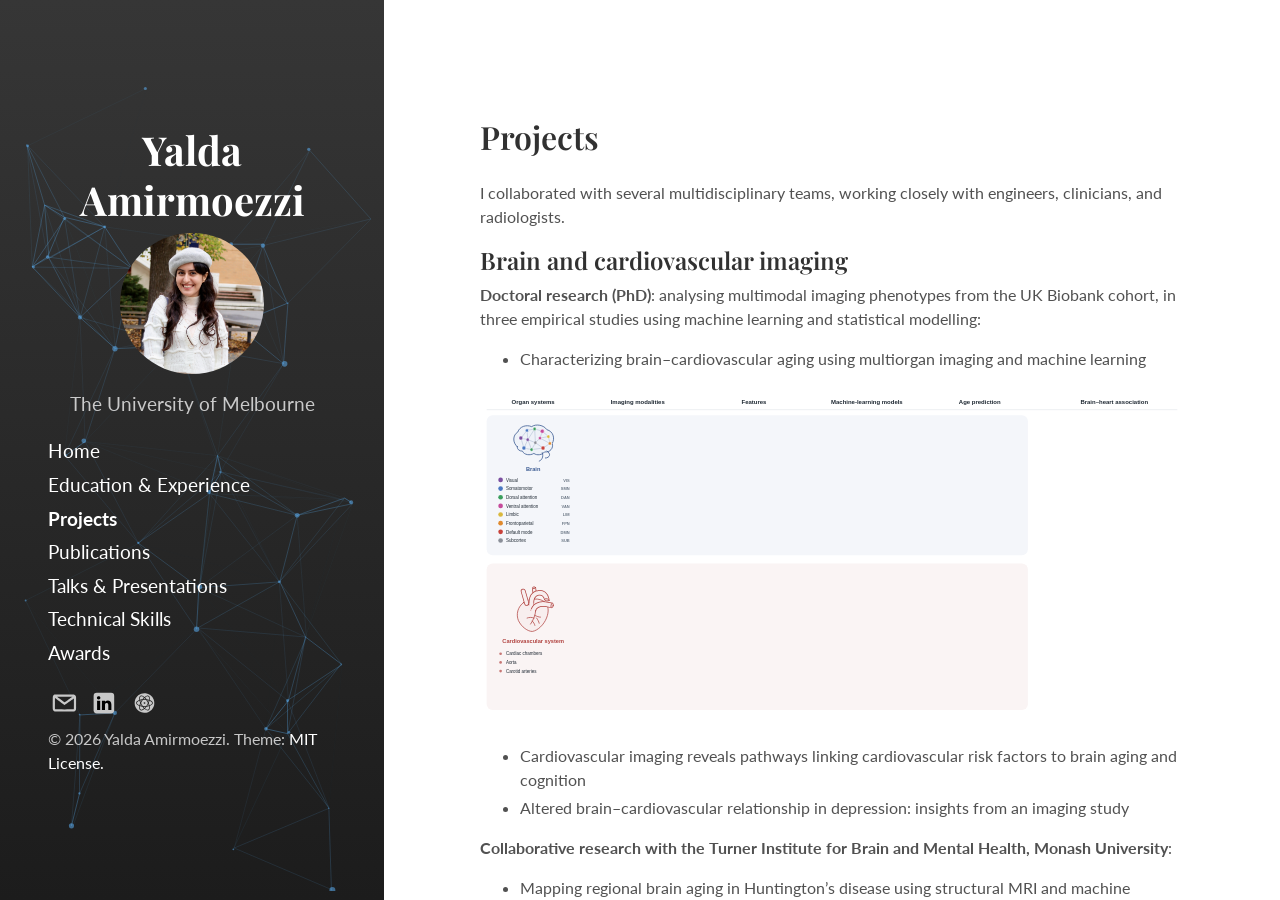
==== commit 1e6ee808: "Add files via upload" ====
--- a/projects.html
+++ b/projects.html
@@ -39,6 +39,14 @@
 
 
 
+  <style>
+    /* figure wider than the 45rem text column; fills the white area on large screens */
+    .wide-figure { width: 100%; height: auto; margin: 0.5rem 0 1.5rem; border-radius: 0; }
+    @media (min-width: 51rem) {
+      .content .wide-figure {
+        width: calc(100vw - 37rem); max-width: 75rem; min-width: 100%; }
+    }
+  </style>
 </head>
 
 
@@ -387,6 +395,12 @@
       empirical studies using machine learning and statistical modelling:</p>
       <ul>
         <li>Characterizing brain&ndash;cardiovascular aging using multiorgan imaging and machine learning</li>
+      </ul>
+      <a href="img/brain_heart_animation_green.svg" target="_blank" title="Click to view full size">
+        <img class="wide-figure" src="img/brain_heart_animation_green.svg"
+             alt="Animated overview of brain and cardiovascular imaging features used to characterize brain&ndash;cardiovascular aging">
+      </a>
+      <ul>
         <li>Cardiovascular imaging reveals pathways linking cardiovascular risk factors to brain aging and cognition</li>
         <li>Altered brain&ndash;cardiovascular relationship in depression: insights from an imaging study</li>
       </ul>
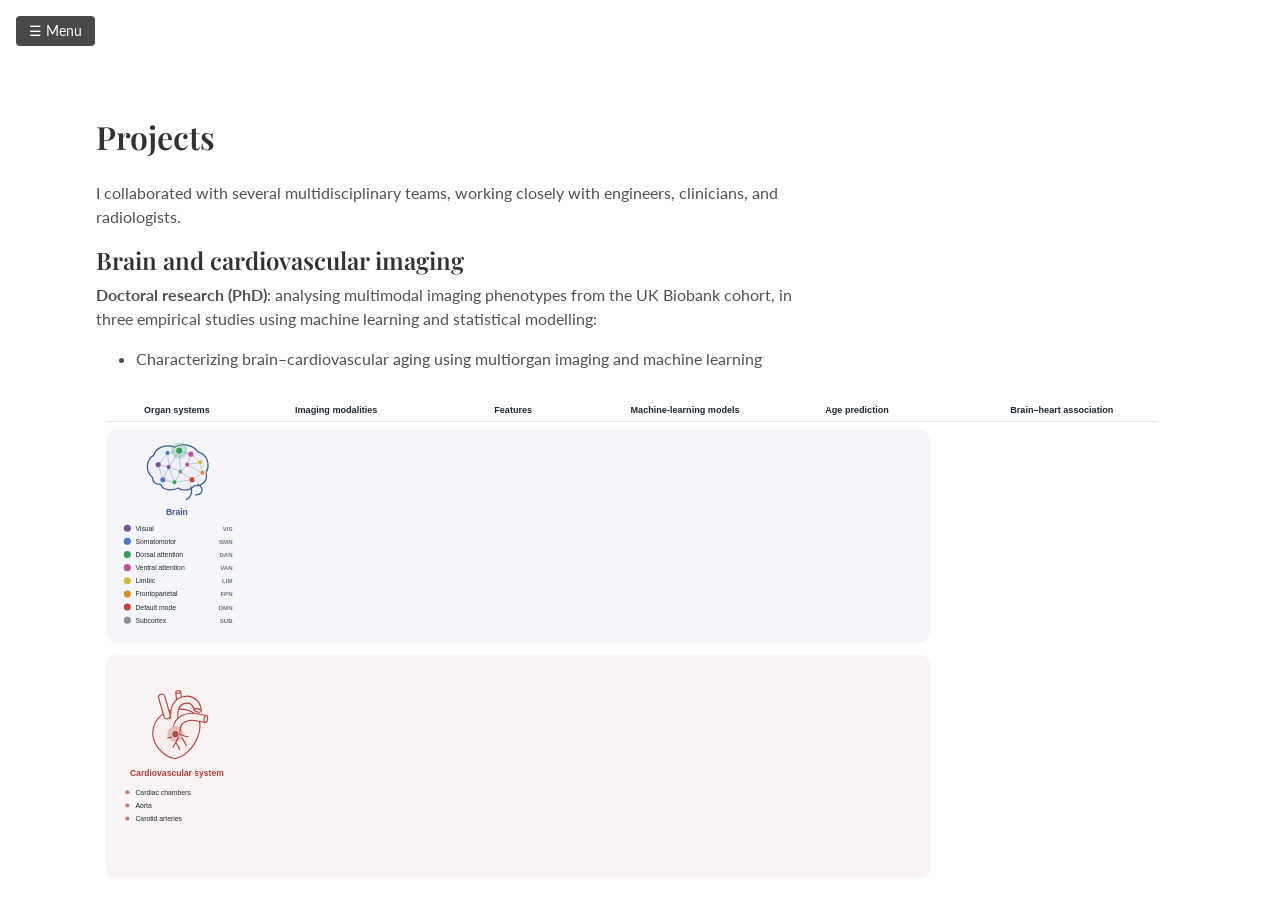
==== commit 3926cdd6: "Add files via upload" ====
--- a/projects.html
+++ b/projects.html
@@ -45,12 +45,24 @@
     @media (min-width: 51rem) {
       .content .wide-figure {
         width: calc(100vw - 37rem); max-width: 75rem; min-width: 100%; }
+
+      /* Projects page: sidebar starts collapsed to give the figure more room */
+      body.sidebar-collapsed #sidebar, body.sidebar-collapsed .pheader { display: none; }
+      body.sidebar-collapsed .content .wide-figure { width: calc(100vw - 13rem); max-width: 100rem; }
     }
+    #sidebar-toggle {
+      position: fixed; top: 1rem; left: 1rem; z-index: 100;
+      padding: 0.4rem 0.8rem; border: 0; border-radius: 4px; cursor: pointer;
+      background: #2a2a2a; color: #fff; font: 0.9rem "Lato", Arial, sans-serif; opacity: 0.85; }
+    #sidebar-toggle:hover { opacity: 1; }
+    @media (max-width: 50.99rem) { #sidebar-toggle { display: none; } }
   </style>
 </head>
 
 
-<body class="index home page" data-gr-c-s-loaded="true">
+<body class="index home page sidebar-collapsed" data-gr-c-s-loaded="true">
+  <button id="sidebar-toggle" type="button" aria-controls="sidebar" aria-expanded="false"
+          onclick="var c=document.body.classList.toggle('sidebar-collapsed'); this.textContent=c?'\u2630 Menu':'\u2715 Close'; this.setAttribute('aria-expanded', !c); window.dispatchEvent(new Event('resize'));">&#9776; Menu</button>
 
 
   <div id="sidebar">
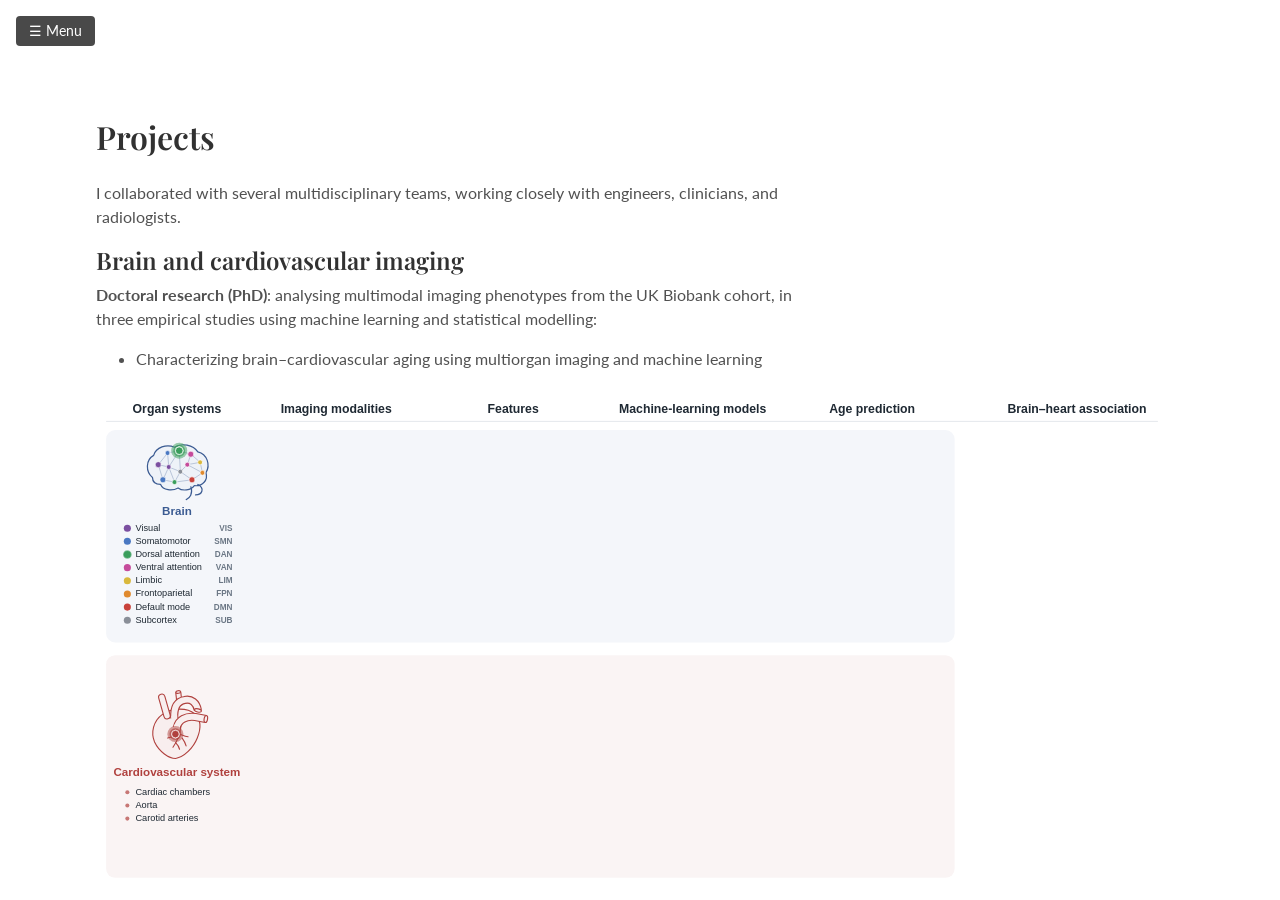
==== commit e00e632f: "Add files via upload" ====
--- a/projects.html
+++ b/projects.html
@@ -28,6 +28,7 @@
 
   <!-- CSS -->
   <link rel="stylesheet" href="./data/main.css">
+  <link rel="stylesheet" href="https://cdnjs.cloudflare.com/ajax/libs/font-awesome/6.5.2/css/all.min.css">
 
 
   <link rel="stylesheet" href="./data/css">
@@ -50,6 +51,17 @@
       body.sidebar-collapsed #sidebar, body.sidebar-collapsed .pheader { display: none; }
       body.sidebar-collapsed .content .wide-figure { width: calc(100vw - 13rem); max-width: 100rem; }
     }
+    /* three link boxes (with small previews) to the Huntington's brain-age platform */
+    .platform-cards { display: grid; grid-template-columns: repeat(3, 1fr); gap: 1rem; margin: 0.75rem 0 1.5rem; max-width: 45rem; }
+    @media (max-width: 40rem) { .platform-cards { grid-template-columns: 1fr; } }
+    .platform-card { display: flex; flex-direction: column; overflow: hidden; border: 1px solid #ddd; border-radius: 8px;
+      background: #fff; color: #333; transition: box-shadow 0.2s, transform 0.2s; }
+    .platform-card:hover, .platform-card:focus { text-decoration: none; box-shadow: 0 4px 14px rgba(0,0,0,0.12);
+      transform: translateY(-2px); }
+    .platform-card img { display: block; width: 100%; height: auto; margin: 0; border-radius: 0; border-bottom: 1px solid #eee; }
+    .platform-card .pc-title { padding: 0.6rem 0.75rem 0.15rem; font-weight: 700; font-size: 0.95rem; }
+    .platform-card .pc-title small { font-weight: 400; color: #888; }
+    .platform-card .pc-sub { padding: 0 0.75rem 0.7rem; font-size: 0.8rem; line-height: 1.35; color: #777; }
     #sidebar-toggle {
       position: fixed; top: 1rem; left: 1rem; z-index: 100;
       padding: 0.4rem 0.8rem; border: 0; border-radius: 4px; cursor: pointer;
@@ -418,8 +430,26 @@
       </ul>
       <p><b>Collaborative research with the Turner Institute for Brain and Mental Health, Monash University</b>:</p>
       <ul>
-        <li>Mapping regional brain aging in Huntington&rsquo;s disease using structural MRI and machine learning</li>
-      </ul>
+        <li>Mapping regional brain aging in Huntington&rsquo;s disease using structural MRI and machine learning
+          [<a href="https://evan-kun.github.io/hd-platform/brain-age/" target="_blank">Interactive platform</a>]</li>
+      </ul>
+      <div class="platform-cards">
+        <a class="platform-card" href="https://evan-kun.github.io/hd-platform/brain-age/#watch" target="_blank">
+          <img src="img/hd-preview-watch.jpg" alt="" loading="lazy">
+          <span class="pc-title">The paper in one minute</span>
+          <span class="pc-sub">Seven steps, from one MRI scan to where aging speeds up.</span>
+        </a>
+        <a class="platform-card" href="https://evan-kun.github.io/hd-platform/brain-age/#tool" target="_blank">
+          <img src="img/hd-preview-tool.jpg" alt="" loading="lazy">
+          <span class="pc-title">Try the model</span>
+          <span class="pc-sub">See a brain age for each region of an example person.</span>
+        </a>
+        <a class="platform-card" href="https://evan-kun.github.io/hd-platform/brain-age/#story" target="_blank">
+          <img src="img/hd-preview-story.jpg" alt="" loading="lazy">
+          <span class="pc-title">How it works <small>6 chapters</small></span>
+          <span class="pc-sub">The method, chapter by chapter, over the paper&rsquo;s figures.</span>
+        </a>
+      </div>
       <p><b>Master&rsquo;s project</b>:</p>
       <ul>
         <li>A knowledge-based system for brain tumour segmentation using only 3D FLAIR images</li>
